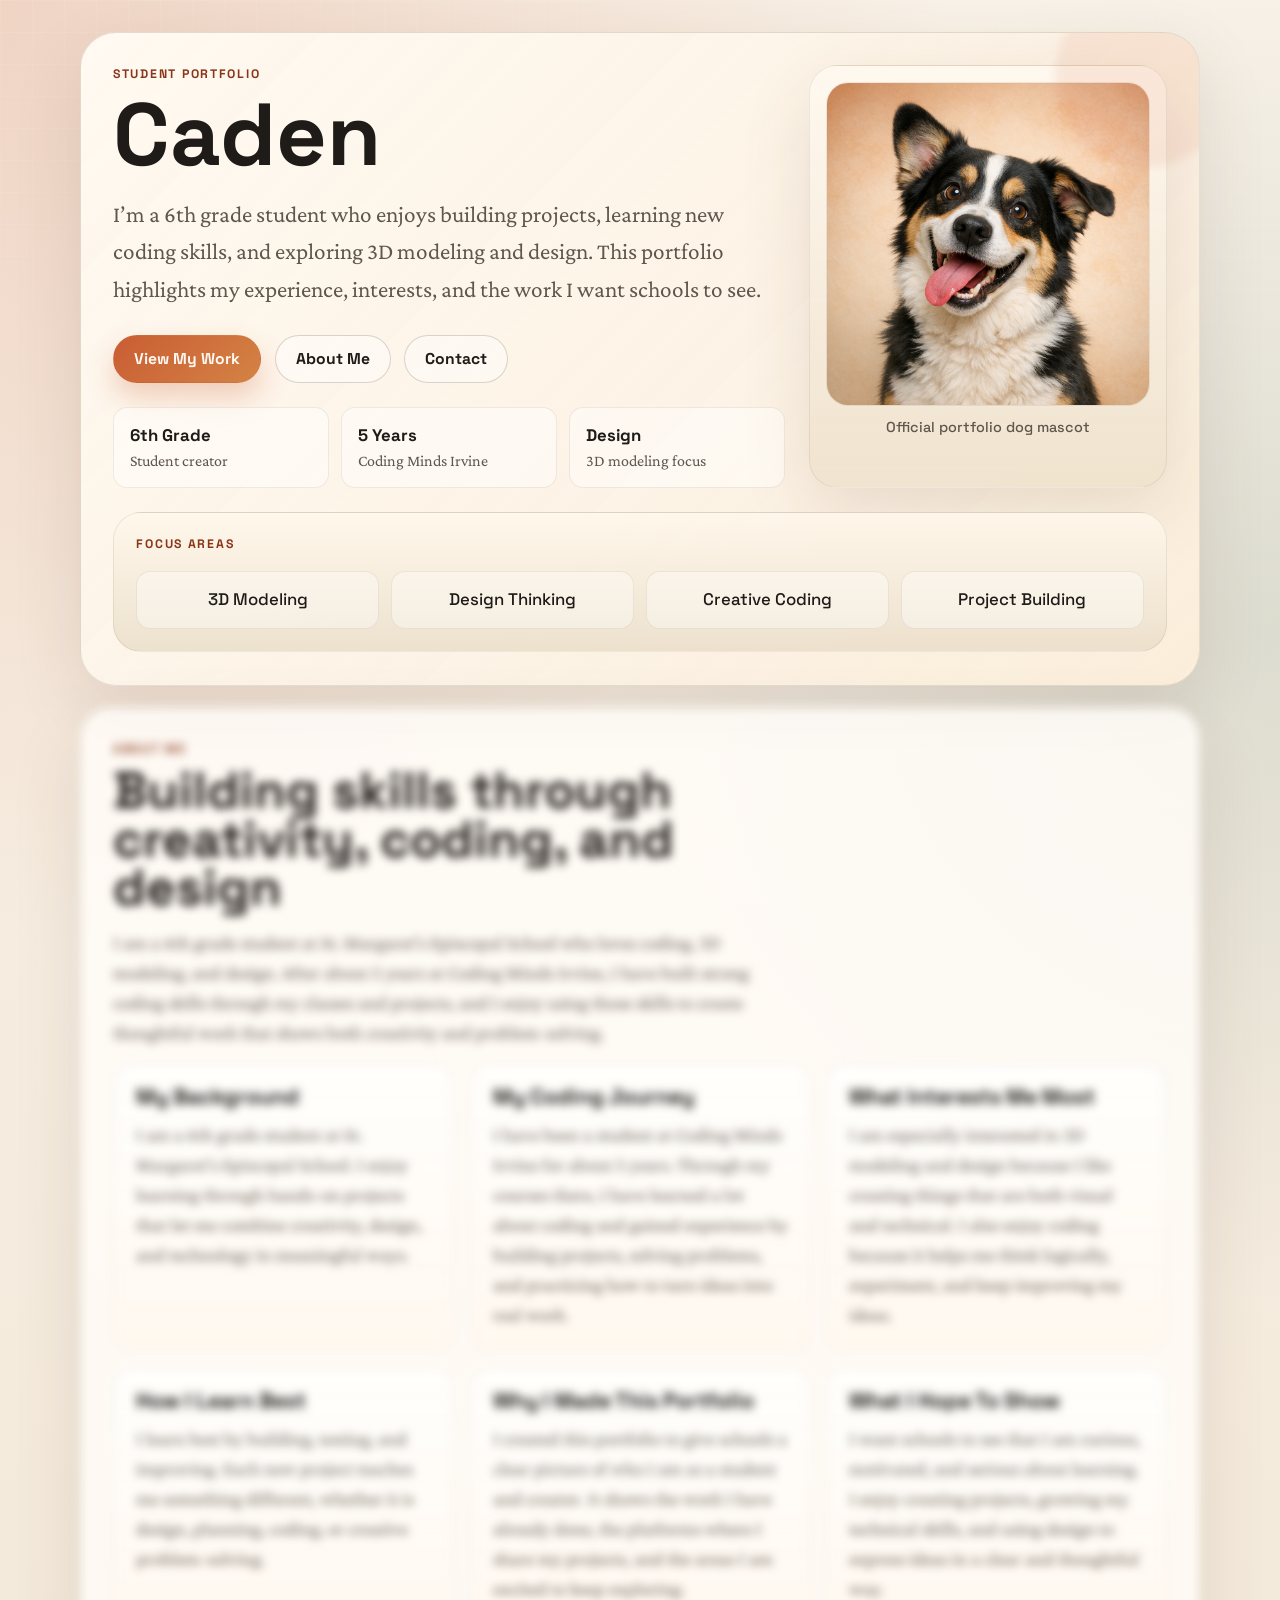
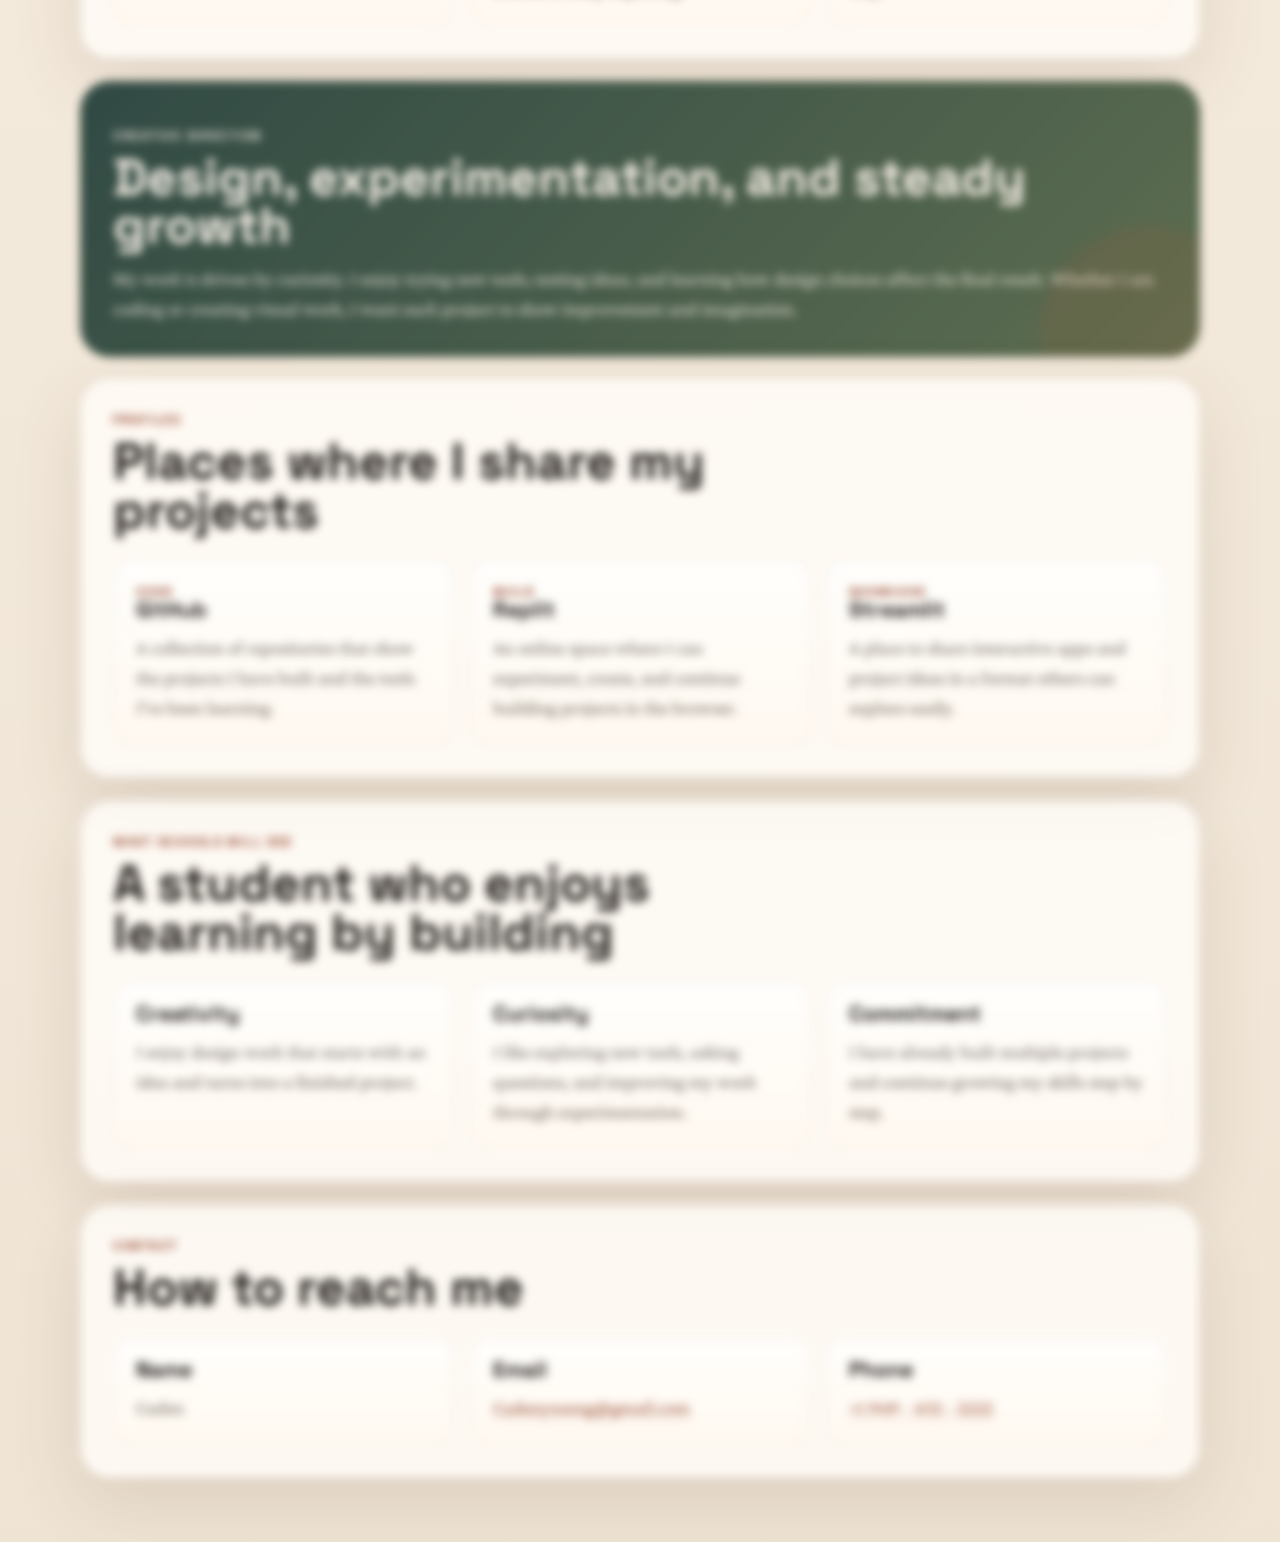
==== index.html @ 04dd57da "Renamed to Index" ====
<!DOCTYPE html>
<html lang="en">
  <head>
    <meta charset="UTF-8" />
    <meta name="viewport" content="width=device-width, initial-scale=1.0" />
    <title>Caden | Student Portfolio</title>
    <meta
      name="description"
      content="Portfolio website for Caden, a 6th grade student interested in 3D modeling and design."
    />
    <script>
      document.documentElement.classList.add("js");
    </script>
    <link rel="preconnect" href="https://fonts.googleapis.com" />
    <link rel="preconnect" href="https://fonts.gstatic.com" crossorigin />
    <link
      href="https://fonts.googleapis.com/css2?family=Space+Grotesk:wght@400;500;700&family=Crimson+Pro:wght@400;600&display=swap"
      rel="stylesheet"
    />
    <link rel="stylesheet" href="caden-portfolio-styles.css?v=smooth-scroll-3" />
  </head>
  <body>
    <div class="page-shell">
      <header class="hero">
        <div class="hero-copy">
          <p class="eyebrow">Student Portfolio</p>
          <h1>Caden</h1>
          <p class="hero-lead">
            I’m a 6th grade student who enjoys building projects, learning new
            coding skills, and exploring 3D modeling and design. This
            portfolio highlights my experience, interests, and the work I want
            schools to see.
          </p>
          <div class="hero-actions">
            <a class="button button-primary" href="#profiles">View My Work</a>
            <a class="button button-secondary" href="#about">About Me</a>
            <a class="button button-secondary" href="#contact">Contact</a>
          </div>
          <div class="hero-snapshot" aria-label="Student snapshot">
            <div>
              <strong>6th Grade</strong>
              <span>Student creator</span>
            </div>
            <div>
              <strong>5 Years</strong>
              <span>Coding Minds Irvine</span>
            </div>
            <div>
              <strong>Design</strong>
              <span>3D modeling focus</span>
            </div>
          </div>
        </div>
        <div class="hero-side">
          <figure class="portrait-card">
            <img
              class="portrait-image"
              src="Images/funny-dog-portrait.png"
              alt="Funny dog portrait with a goofy expression"
            />
            <figcaption class="portrait-caption">
              Official portfolio dog mascot
            </figcaption>
          </figure>
          <aside class="hero-panel">
            <p class="panel-label">Focus Areas</p>
            <ul class="focus-list">
              <li>3D Modeling</li>
              <li>Design Thinking</li>
              <li>Creative Coding</li>
              <li>Project Building</li>
            </ul>
          </aside>
        </div>
      </header>

      <main>
        <section class="section section-story" id="about">
          <div class="section-heading">
            <p class="eyebrow">About Me</p>
            <h2>Building skills through creativity, coding, and design</h2>
            <p class="section-intro">
              I am a 6th grade student at St. Margaret's Episcopal School who
              loves coding, 3D modeling, and design. After about 5 years at
              Coding Minds Irvine, I have built strong coding skills through my
              classes and projects, and I enjoy using those skills to create
              thoughtful work that shows both creativity and problem-solving.
            </p>
          </div>
          <div class="story-grid">
            <article class="card">
              <h3>My Background</h3>
              <p>
                I am a 6th grade student at St. Margaret's Episcopal School. I
                enjoy learning through hands-on projects that let me combine
                creativity, design, and technology in meaningful ways.
              </p>
            </article>
            <article class="card">
              <h3>My Coding Journey</h3>
              <p>
                I have been a student at Coding Minds Irvine for about 5 years.
                Through my courses there, I have learned a lot about coding and
                gained experience by building projects, solving problems, and
                practicing how to turn ideas into real work.
              </p>
            </article>
            <article class="card">
              <h3>What Interests Me Most</h3>
              <p>
                I am especially interested in 3D modeling and design because I
                like creating things that are both visual and technical. I also
                enjoy coding because it helps me think logically, experiment,
                and keep improving my ideas.
              </p>
            </article>
            <article class="card">
              <h3>How I Learn Best</h3>
              <p>
                I learn best by building, testing, and improving. Each new
                project teaches me something different, whether it is design,
                planning, coding, or creative problem-solving.
              </p>
            </article>
            <article class="card">
              <h3>Why I Made This Portfolio</h3>
              <p>
                I created this portfolio to give schools a clear picture of who
                I am as a student and creator. It shows the work I have already
                done, the platforms where I share my projects, and the areas I
                am excited to keep exploring.
              </p>
            </article>
            <article class="card">
              <h3>What I Hope To Show</h3>
              <p>
                I want schools to see that I am curious, motivated, and serious
                about learning. I enjoy creating projects, growing my technical
                skills, and using design to express ideas in a clear and
                thoughtful way.
              </p>
            </article>
          </div>
        </section>

        <section class="section section-highlight">
          <div class="highlight-block">
            <p class="eyebrow">Creative Direction</p>
            <h2>Design, experimentation, and steady growth</h2>
            <p>
              My work is driven by curiosity. I enjoy trying new tools, testing
              ideas, and learning how design choices affect the final result.
              Whether I am coding or creating visual work, I want each project
              to show improvement and imagination.
            </p>
          </div>
        </section>

        <section class="section" id="profiles">
          <div class="section-heading">
            <p class="eyebrow">Profiles</p>
            <h2>Places where I share my projects</h2>
          </div>
          <div class="profiles-grid">
            <a
              class="profile-card"
              href="https://github.com/Cadens0302"
              target="_blank"
              rel="noreferrer"
            >
              <span class="profile-tag">Code</span>
              <h3>GitHub</h3>
              <p>
                A collection of repositories that show the projects I have
                built and the tools I’ve been learning.
              </p>
            </a>

            <a
              class="profile-card"
              href="https://replit.com/@CadenSong"
              target="_blank"
              rel="noreferrer"
            >
              <span class="profile-tag">Build</span>
              <h3>Replit</h3>
              <p>
                An online space where I can experiment, create, and continue
                building projects in the browser.
              </p>
            </a>

            <a
              class="profile-card"
              href="https://share.streamlit.io/user/cadens0302"
              target="_blank"
              rel="noreferrer"
            >
              <span class="profile-tag">Showcase</span>
              <h3>Streamlit</h3>
              <p>
                A place to share interactive apps and project ideas in a format
                others can explore easily.
              </p>
            </a>
          </div>
        </section>

        <section class="section section-values">
          <div class="section-heading">
            <p class="eyebrow">What Schools Will See</p>
            <h2>A student who enjoys learning by building</h2>
          </div>
          <div class="values-grid">
            <article class="value-item">
              <h3>Creativity</h3>
              <p>
                I enjoy design work that starts with an idea and turns into a
                finished project.
              </p>
            </article>
            <article class="value-item">
              <h3>Curiosity</h3>
              <p>
                I like exploring new tools, asking questions, and improving my
                work through experimentation.
              </p>
            </article>
            <article class="value-item">
              <h3>Commitment</h3>
              <p>
                I have already built multiple projects and continue growing my
                skills step by step.
              </p>
            </article>
          </div>
        </section>

        <section class="section section-contact" id="contact">
          <div class="section-heading">
            <p class="eyebrow">Contact</p>
            <h2>How to reach me</h2>
          </div>
          <div class="contact-grid">
            <article class="contact-card">
              <h3>Name</h3>
              <p>Caden</p>
            </article>
            <article class="contact-card">
              <h3>Email</h3>
              <p>
                <a href="mailto:Cadenyxsong@gmail.com">Cadenyxsong@gmail.com</a>
              </p>
            </article>
            <article class="contact-card">
              <h3>Phone</h3>
              <p><a href="tel:+19494322222">+1 949 - 432 - 2222</a></p>
            </article>
          </div>
        </section>
      </main>
    </div>
    <script>
      const animatedItems = document.querySelectorAll(
        ".hero, .section"
      );

      if ("IntersectionObserver" in window) {
        const revealObserver = new IntersectionObserver(
          (entries) => {
            entries.forEach((entry) => {
              if (entry.isIntersecting && entry.intersectionRatio >= 0.12) {
                entry.target.classList.add("is-visible");
              } else {
                entry.target.classList.remove("is-visible");
              }
            });
          },
          {
            threshold: [0, 0.12, 0.35],
            rootMargin: "-4% 0px -8% 0px",
          }
        );

        animatedItems.forEach((item) => {
          item.classList.add("reveal-item");
          revealObserver.observe(item);
        });
      } else {
        animatedItems.forEach((item) => item.classList.add("is-visible"));
      }
    </script>
  </body>
</html>
---- caden-portfolio-styles.css ----
:root {
  --bg: #f6efe4;
  --bg-strong: #eadbc2;
  --surface: rgba(255, 252, 247, 0.86);
  --surface-strong: #fffaf2;
  --text: #1f1b18;
  --muted: #5f564d;
  --accent: #c95d34;
  --accent-dark: #8b3519;
  --line: rgba(50, 33, 22, 0.12);
  --shadow: 0 24px 70px rgba(79, 52, 33, 0.12);
  --radius-lg: 28px;
  --radius-md: 20px;
  --radius-sm: 14px;
  --ease-out: cubic-bezier(0.22, 1, 0.36, 1);
  --ease-spring: cubic-bezier(0.2, 0.9, 0.28, 1.18);
}

* {
  box-sizing: border-box;
}

html {
  scroll-behavior: smooth;
}

@keyframes fadeUp {
  from {
    opacity: 0;
    transform: translateY(28px);
  }

  to {
    opacity: 1;
    transform: translateY(0);
  }
}

@keyframes revealUp {
  from {
    opacity: 0;
    transform: translateY(42px) scale(0.98);
    filter: blur(6px);
  }

  to {
    opacity: 1;
    transform: translateY(0) scale(1);
    filter: blur(0);
  }
}

@keyframes scrollPop {
  0% {
    opacity: 0;
    transform: translate3d(var(--reveal-x, 0), 74px, 0) rotate(var(--reveal-rotate, 0deg)) scale(0.82);
    filter: blur(10px);
  }

  58% {
    opacity: 1;
    transform: translate3d(0, -12px, 0) rotate(0deg) scale(1.045);
    filter: blur(0);
  }

  78% {
    transform: translate3d(0, 5px, 0) rotate(0deg) scale(0.99);
  }

  100% {
    opacity: 1;
    transform: translate3d(0, 0, 0) rotate(0deg) scale(1);
    filter: blur(0);
  }
}

@keyframes scrollPopOut {
  0% {
    opacity: 1;
    transform: translate3d(0, 0, 0) rotate(0deg) scale(1);
    filter: blur(0);
  }

  32% {
    opacity: 1;
    transform: translate3d(0, -14px, 0) rotate(0deg) scale(1.035);
    filter: blur(0);
  }

  100% {
    opacity: 0;
    transform: translate3d(var(--exit-x, var(--reveal-x, 0)), -58px, 0) rotate(var(--exit-rotate, var(--reveal-rotate, 0deg))) scale(0.82);
    filter: blur(9px);
  }
}

@keyframes sectionGlowPop {
  0% {
    box-shadow: 0 16px 36px rgba(79, 52, 33, 0.08);
  }

  45% {
    box-shadow:
      0 26px 80px rgba(79, 52, 33, 0.18),
      0 0 0 6px rgba(201, 93, 52, 0.13);
  }

  100% {
    box-shadow: var(--shadow);
  }
}

@keyframes revealFlash {
  0% {
    opacity: 0;
    transform: translateX(-90%) skewX(-18deg);
  }

  42% {
    opacity: 0.72;
  }

  100% {
    opacity: 0;
    transform: translateX(95%) skewX(-18deg);
  }
}

@keyframes drift {
  0%,
  100% {
    transform: translateY(0);
  }

  50% {
    transform: translateY(-10px);
  }
}

@keyframes gridDrift {
  0%,
  100% {
    background-position: 0 0, 0 0;
  }

  50% {
    background-position: 18px 24px, 18px 24px;
  }
}

@keyframes glowPulse {
  0%,
  100% {
    box-shadow: 0 14px 28px rgba(201, 93, 52, 0.28);
  }

  50% {
    box-shadow: 0 18px 34px rgba(201, 93, 52, 0.4);
  }
}

@keyframes sheen {
  0% {
    opacity: 0;
    transform: translateX(-140%) skewX(-18deg);
  }

  38%,
  68% {
    opacity: 1;
  }

  100% {
    opacity: 0;
    transform: translateX(140%) skewX(-18deg);
  }
}

@keyframes ambientShift {
  0%,
  100% {
    background-position: 0 0, 100% 20%, 0 0;
  }

  50% {
    background-position: 4% 2%, 96% 24%, 0 0;
  }
}

@keyframes borderGlow {
  0%,
  100% {
    border-color: rgba(50, 33, 22, 0.08);
  }

  50% {
    border-color: rgba(201, 93, 52, 0.3);
  }
}

@keyframes textLift {
  from {
    opacity: 0;
    transform: translateY(18px);
  }

  to {
    opacity: 1;
    transform: translateY(0);
  }
}

@keyframes softFloat {
  0%,
  100% {
    transform: translateY(0);
  }

  50% {
    transform: translateY(-6px);
  }
}

body {
  margin: 0;
  min-height: 100vh;
  font-family: "Crimson Pro", Georgia, serif;
  color: var(--text);
  background:
    radial-gradient(circle at top left, rgba(201, 93, 52, 0.2), transparent 28%),
    radial-gradient(circle at right 20%, rgba(83, 123, 107, 0.16), transparent 24%),
    linear-gradient(180deg, #f9f2e8 0%, #f4eadc 48%, #efe4d4 100%);
  background-size: 100% 100%, 100% 100%, 100% 100%;
  animation: ambientShift 18s ease-in-out infinite;
}

body::before {
  content: "";
  position: fixed;
  inset: 0;
  pointer-events: none;
  background-image:
    linear-gradient(rgba(255, 255, 255, 0.16) 1px, transparent 1px),
    linear-gradient(90deg, rgba(255, 255, 255, 0.16) 1px, transparent 1px);
  background-size: 32px 32px;
  mask-image: linear-gradient(180deg, rgba(0, 0, 0, 0.5), transparent 82%);
  animation: gridDrift 22s linear infinite;
}

.page-shell {
  width: min(1120px, calc(100% - 2rem));
  margin: 0 auto;
  padding: 1rem 0 4rem;
  animation: fadeUp 900ms ease both;
}

.hero,
.section,
.highlight-block {
  position: relative;
  overflow: hidden;
  border: 1px solid var(--line);
  box-shadow: var(--shadow);
}

.hero {
  display: grid;
  grid-template-columns: minmax(0, 1.5fr) minmax(260px, 0.8fr);
  gap: 1.5rem;
  padding: 2rem;
  margin-top: 1rem;
  border-radius: 36px;
  background:
    linear-gradient(135deg, rgba(255, 249, 241, 0.95), rgba(250, 235, 214, 0.82)),
    var(--surface);
  animation: revealUp 950ms var(--ease-out) both;
}

.hero::before,
.section::before,
.highlight-block::before {
  content: "";
  position: absolute;
  inset: 0;
  pointer-events: none;
  background: linear-gradient(120deg, transparent 0%, rgba(255, 255, 255, 0.34) 45%, transparent 62%);
  opacity: 0;
  transform: translateX(-45%);
}

.hero::before {
  animation: sheen 2.8s 650ms ease both;
}

.hero-side {
  display: contents;
}

.hero::after,
.highlight-block::after {
  content: "";
  position: absolute;
  border-radius: 999px;
  background: rgba(201, 93, 52, 0.1);
  filter: blur(4px);
}

.hero::after {
  width: 180px;
  height: 180px;
  right: -36px;
  top: -46px;
  animation: drift 7s ease-in-out infinite;
}

.hero-copy,
.hero-side,
.hero-panel,
.hero-snapshot,
.card,
.profile-card,
.value-item,
.highlight-block,
.contact-card {
  position: relative;
  z-index: 1;
}

.eyebrow,
.panel-label,
.profile-tag {
  margin: 0;
  text-transform: uppercase;
  letter-spacing: 0.14em;
  font-family: "Space Grotesk", "Avenir Next", sans-serif;
  font-size: 0.77rem;
  font-weight: 700;
  color: var(--accent-dark);
}

h1,
h2,
h3 {
  margin: 0;
  line-height: 0.95;
  font-family: "Space Grotesk", "Avenir Next", sans-serif;
}

h1 {
  margin-top: 0.5rem;
  font-size: clamp(3rem, 8vw, 5.5rem);
}

h2 {
  margin-top: 0.45rem;
  font-size: clamp(2rem, 4vw, 3.2rem);
}

h3 {
  font-size: 1.35rem;
}

p,
li {
  font-size: 1.17rem;
  line-height: 1.6;
}

.hero-lead {
  max-width: 44rem;
  margin: 1.25rem 0 0;
  font-size: clamp(1.18rem, 2vw, 1.45rem);
  color: var(--muted);
  animation: textLift 880ms var(--ease-out) both;
  animation-delay: 120ms;
}

.hero-actions {
  display: flex;
  flex-wrap: wrap;
  gap: 0.85rem;
  margin-top: 1.7rem;
  animation: textLift 880ms var(--ease-out) both;
  animation-delay: 220ms;
}

.hero-snapshot {
  display: grid;
  grid-template-columns: repeat(3, minmax(0, 1fr));
  gap: 0.75rem;
  margin-top: 1.5rem;
  animation: textLift 880ms var(--ease-out) both;
  animation-delay: 320ms;
}

.hero-snapshot div {
  padding: 1rem;
  border-radius: var(--radius-sm);
  border: 1px solid rgba(50, 33, 22, 0.08);
  background: rgba(255, 255, 255, 0.46);
  transition: transform 220ms var(--ease-spring), background 220ms ease, border-color 220ms ease;
}

.hero-snapshot div:hover {
  transform: translateY(-5px) scale(1.02);
  border-color: rgba(201, 93, 52, 0.28);
  background: rgba(255, 255, 255, 0.66);
}

.hero-snapshot strong,
.hero-snapshot span {
  display: block;
}

.hero-snapshot strong {
  font-family: "Space Grotesk", "Avenir Next", sans-serif;
  font-size: 1.05rem;
}

.hero-snapshot span {
  margin-top: 0.25rem;
  color: var(--muted);
  font-size: 1rem;
  line-height: 1.35;
}

.button {
  display: inline-flex;
  align-items: center;
  justify-content: center;
  min-height: 48px;
  padding: 0.8rem 1.25rem;
  border-radius: 999px;
  border: 1px solid transparent;
  font-family: "Space Grotesk", "Avenir Next", sans-serif;
  font-size: 0.98rem;
  font-weight: 700;
  text-decoration: none;
  overflow: hidden;
  position: relative;
  transition: transform 220ms var(--ease-spring), box-shadow 220ms ease, border-color 220ms ease;
}

.button::after {
  content: "";
  position: absolute;
  inset: -45% -35%;
  background: linear-gradient(90deg, transparent, rgba(255, 255, 255, 0.42), transparent);
  opacity: 0;
  transform: translateX(-140%) skewX(-18deg);
}

.button:hover,
.button:focus-visible,
.profile-card:hover,
.profile-card:focus-visible {
  transform: translateY(-4px);
}

.button:hover::after,
.button:focus-visible::after {
  opacity: 1;
  animation: sheen 800ms ease;
}

.button-primary {
  color: #fff8f1;
  background: linear-gradient(135deg, var(--accent), #d48344);
  box-shadow: 0 14px 28px rgba(201, 93, 52, 0.28);
  animation: glowPulse 3.2s ease-in-out infinite;
}

.button-secondary {
  color: var(--text);
  border-color: rgba(50, 33, 22, 0.18);
  background: rgba(255, 255, 255, 0.42);
}

.hero-panel {
  grid-column: 1 / -1;
  padding: 1.4rem;
  border-radius: var(--radius-lg);
  background: linear-gradient(180deg, rgba(255, 247, 235, 0.95), rgba(236, 224, 204, 0.95));
  border: 1px solid rgba(50, 33, 22, 0.08);
  animation: revealUp 1s var(--ease-out) both;
  animation-delay: 320ms;
}

.portrait-card {
  margin: 0;
  padding: 1rem;
  border-radius: var(--radius-lg);
  background: linear-gradient(180deg, rgba(255, 248, 239, 0.96), rgba(239, 226, 205, 0.92));
  border: 1px solid rgba(50, 33, 22, 0.08);
  box-shadow: var(--shadow);
  animation: revealUp 980ms var(--ease-out) both;
  animation-delay: 260ms;
  transition: transform 260ms var(--ease-spring), box-shadow 260ms ease;
}

.portrait-card:hover,
.portrait-card:focus-within {
  transform: translateY(-7px) rotate(-0.7deg) scale(1.015);
  box-shadow: 0 28px 58px rgba(79, 52, 33, 0.18);
}

.portrait-image {
  display: block;
  width: 100%;
  aspect-ratio: 1 / 1;
  object-fit: cover;
  border-radius: 22px;
  border: 1px solid rgba(50, 33, 22, 0.08);
  transition: transform 600ms var(--ease-out), filter 600ms ease;
}

.portrait-card:hover .portrait-image,
.portrait-card:focus-within .portrait-image {
  transform: scale(1.035);
  filter: saturate(1.08) contrast(1.04);
}

.portrait-caption {
  margin: 0.75rem 0 0;
  font-family: "Space Grotesk", "Avenir Next", sans-serif;
  font-size: 0.9rem;
  font-weight: 500;
  color: var(--muted);
  text-align: center;
}

.focus-list {
  display: grid;
  grid-template-columns: repeat(4, minmax(0, 1fr));
  gap: 0.75rem;
  margin: 1rem 0 0;
  padding: 0;
  list-style: none;
}

.focus-list li {
  padding: 0.9rem 1rem;
  border: 1px solid rgba(50, 33, 22, 0.08);
  border-radius: var(--radius-sm);
  background: rgba(255, 255, 255, 0.38);
  font-family: "Space Grotesk", "Avenir Next", sans-serif;
  font-size: 1.05rem;
  font-weight: 500;
  text-align: center;
  animation: borderGlow 5s ease-in-out infinite;
  transition: transform 220ms var(--ease-spring), background 220ms ease, color 220ms ease;
}

.focus-list li:hover {
  transform: translateY(-4px);
  background: rgba(255, 255, 255, 0.62);
  color: var(--accent-dark);
}

.focus-list li:nth-child(2) {
  animation-delay: 400ms;
}

.focus-list li:nth-child(3) {
  animation-delay: 800ms;
}

.focus-list li:nth-child(4) {
  animation-delay: 1200ms;
}

.focus-list li:last-child {
  border-bottom: 1px solid rgba(50, 33, 22, 0.08);
}

.section {
  margin-top: 1.35rem;
  padding: 2rem;
  border-radius: 30px;
  background: var(--surface);
  backdrop-filter: blur(10px);
  animation: revealUp 900ms var(--ease-out) both;
}

.section-heading {
  max-width: 45rem;
}

.section-intro {
  max-width: 42rem;
  margin: 0.95rem 0 0;
  color: var(--muted);
  animation: textLift 900ms var(--ease-out) both;
  animation-delay: 120ms;
}

.story-grid,
.profiles-grid,
.values-grid,
.contact-grid {
  display: grid;
  gap: 1rem;
  margin-top: 1.5rem;
}

.story-grid {
  grid-template-columns: repeat(3, minmax(0, 1fr));
  margin-top: 1rem;
}

.card,
.profile-card,
.value-item,
.contact-card {
  padding: 1.35rem;
  border-radius: var(--radius-md);
  border: 1px solid rgba(50, 33, 22, 0.08);
  background: linear-gradient(180deg, rgba(255, 255, 255, 0.75), rgba(255, 248, 239, 0.96));
  animation: revealUp 900ms var(--ease-out) both;
  transition: transform 240ms var(--ease-spring), box-shadow 240ms ease, border-color 240ms ease, background 240ms ease;
}

.card:hover,
.value-item:hover,
.contact-card:hover,
.profile-card:hover,
.profile-card:focus-visible {
  transform: translateY(-7px) scale(1.01);
  box-shadow: 0 18px 36px rgba(79, 52, 33, 0.12);
}

.story-grid .card:nth-child(1),
.profiles-grid .profile-card:nth-child(1),
.values-grid .value-item:nth-child(1),
.contact-grid .contact-card:nth-child(1) {
  animation-delay: 80ms;
}

.story-grid .card:nth-child(2),
.profiles-grid .profile-card:nth-child(2),
.values-grid .value-item:nth-child(2),
.contact-grid .contact-card:nth-child(2) {
  animation-delay: 160ms;
}

.story-grid .card:nth-child(3),
.profiles-grid .profile-card:nth-child(3),
.values-grid .value-item:nth-child(3),
.contact-grid .contact-card:nth-child(3) {
  animation-delay: 240ms;
}

.story-grid .card:nth-child(4) {
  animation-delay: 320ms;
}

.story-grid .card:nth-child(5) {
  animation-delay: 400ms;
}

.story-grid .card:nth-child(6) {
  animation-delay: 480ms;
}

.card p,
.profile-card p,
.value-item p,
.contact-card p,
.highlight-block p {
  margin: 0.8rem 0 0;
  color: var(--muted);
}

.section-highlight {
  padding: 0;
  border: 0;
  box-shadow: none;
  background: transparent;
}

.highlight-block {
  padding: 2rem;
  border-radius: 30px;
  background:
    linear-gradient(135deg, rgba(35, 62, 57, 0.94), rgba(76, 94, 62, 0.9)),
    var(--surface-strong);
  color: #f8f1e8;
  animation: revealUp 950ms var(--ease-out) both;
  animation-delay: 120ms;
}

.highlight-block::after {
  width: 220px;
  height: 220px;
  right: -60px;
  bottom: -90px;
  animation: drift 8s ease-in-out infinite;
}

.highlight-block .eyebrow,
.highlight-block p,
.highlight-block h2 {
  color: inherit;
}

.profiles-grid {
  grid-template-columns: repeat(3, minmax(0, 1fr));
}

.profile-card {
  text-decoration: none;
  color: inherit;
  transition: transform 240ms var(--ease-spring), border-color 240ms ease, box-shadow 240ms ease;
}

.profile-card:hover,
.profile-card:focus-visible {
  border-color: rgba(201, 93, 52, 0.35);
  box-shadow: 0 18px 36px rgba(79, 52, 33, 0.12);
}

.profile-card h3,
.contact-card h3,
.value-item h3,
.card h3 {
  transition: color 220ms ease, transform 220ms var(--ease-spring);
}

.profile-card:hover h3,
.profile-card:focus-visible h3,
.contact-card:hover h3,
.value-item:hover h3,
.card:hover h3 {
  color: var(--accent-dark);
  transform: translateY(-2px);
}

.values-grid {
  grid-template-columns: repeat(3, minmax(0, 1fr));
}

.contact-grid {
  grid-template-columns: repeat(3, minmax(0, 1fr));
}

.contact-card a {
  color: var(--accent-dark);
  text-decoration: none;
  border-bottom: 1px solid rgba(139, 53, 25, 0.25);
  transition: color 180ms ease, border-color 180ms ease;
}

.contact-card a:hover,
.contact-card a:focus-visible {
  color: var(--accent);
  border-bottom-color: rgba(201, 93, 52, 0.5);
}

.hero-copy h1,
.section-heading h2 {
  animation: textLift 900ms var(--ease-out) both;
}

.hero-panel,
.portrait-card,
.highlight-block {
  animation-name: revealUp, softFloat;
  animation-duration: 980ms, 5.5s;
  animation-timing-function: var(--ease-out), ease-in-out;
  animation-fill-mode: both, both;
  animation-iteration-count: 1, infinite;
}

.js .reveal-item {
  opacity: 0;
  transform: translate3d(0, 36px, 0) scale(0.965);
  filter: blur(5px);
  animation: none;
  transition:
    opacity 680ms var(--ease-out),
    transform 680ms var(--ease-out),
    filter 680ms ease,
    box-shadow 680ms ease;
  will-change: transform, opacity, filter;
}

.js .reveal-item.is-visible {
  opacity: 1;
  transform: translate3d(0, 0, 0) scale(1);
  filter: blur(0);
}

.js .section.reveal-item {
  transform-origin: center bottom;
}

.js .hero.reveal-item {
  transform-origin: center top;
}

.js .section .card,
.js .section .profile-card,
.js .section .value-item,
.js .section .contact-card {
  opacity: 0;
  transform: translateY(18px);
  transition:
    opacity 520ms var(--ease-out),
    transform 520ms var(--ease-out),
    box-shadow 220ms ease,
    border-color 220ms ease;
}

.js .section.is-visible .card,
.js .section.is-visible .profile-card,
.js .section.is-visible .value-item,
.js .section.is-visible .contact-card {
  opacity: 1;
  transform: translateY(0);
}

.js .section.is-visible .card:nth-child(2),
.js .section.is-visible .profile-card:nth-child(2),
.js .section.is-visible .value-item:nth-child(2),
.js .section.is-visible .contact-card:nth-child(2) {
  transition-delay: 70ms;
}

.js .section.is-visible .card:nth-child(3),
.js .section.is-visible .profile-card:nth-child(3),
.js .section.is-visible .value-item:nth-child(3),
.js .section.is-visible .contact-card:nth-child(3) {
  transition-delay: 130ms;
}

.js .section.is-visible .card:nth-child(4) {
  transition-delay: 190ms;
}

.js .section.is-visible .card:nth-child(5) {
  transition-delay: 250ms;
}

.js .section.is-visible .card:nth-child(6) {
  transition-delay: 310ms;
}

@media (max-width: 900px) {
  .hero,
  .story-grid,
  .profiles-grid,
  .values-grid,
  .contact-grid,
  .hero-snapshot,
  .focus-list {
    grid-template-columns: 1fr;
  }

  .page-shell {
    width: min(100% - 1rem, 1120px);
  }

  .hero,
  .section,
  .highlight-block {
    padding: 1.4rem;
  }

  .section-intro {
    max-width: none;
  }
}

@media (max-width: 640px) {
  body {
    background:
      radial-gradient(circle at top left, rgba(201, 93, 52, 0.18), transparent 36%),
      linear-gradient(180deg, #f9f2e8 0%, #f0e3d1 100%);
  }

  .page-shell {
    width: min(100% - 0.85rem, 1120px);
    padding: 0.5rem 0 3rem;
  }

  .hero,
  .section,
  .highlight-block {
    padding: 1.2rem;
    border-radius: 24px;
  }

  .hero-copy,
  .hero-side,
  .hero-panel,
  .hero-snapshot,
  .section-heading,
  .section-intro,
  .card,
  .profile-card,
  .value-item,
  .contact-card,
  .highlight-block,
  .portrait-caption {
    text-align: center;
  }

  .hero-actions {
    justify-content: center;
  }

  .hero-snapshot {
    max-width: 360px;
    margin-left: auto;
    margin-right: auto;
  }

  .hero-lead,
  .section-intro {
    max-width: none;
    margin-left: auto;
    margin-right: auto;
  }

  h1 {
    line-height: 1;
  }

  p,
  li {
    font-size: 1.03rem;
  }

  .button {
    width: 100%;
  }

  .portrait-card {
    max-width: 290px;
    margin: 0 auto;
  }

  .hero-panel {
    max-width: 360px;
    margin: 0 auto;
  }

  .focus-list li {
    text-align: center;
  }

  .contact-card p,
  .card p,
  .profile-card p,
  .value-item p,
  .highlight-block p {
    margin-left: auto;
    margin-right: auto;
  }
}

@media (prefers-reduced-motion: reduce) {
  *,
  *::before,
  *::after {
    animation: none !important;
    transition: none !important;
    scroll-behavior: auto !important;
  }

  .js .reveal-item {
    opacity: 1;
    transform: none;
    filter: none;
  }
}
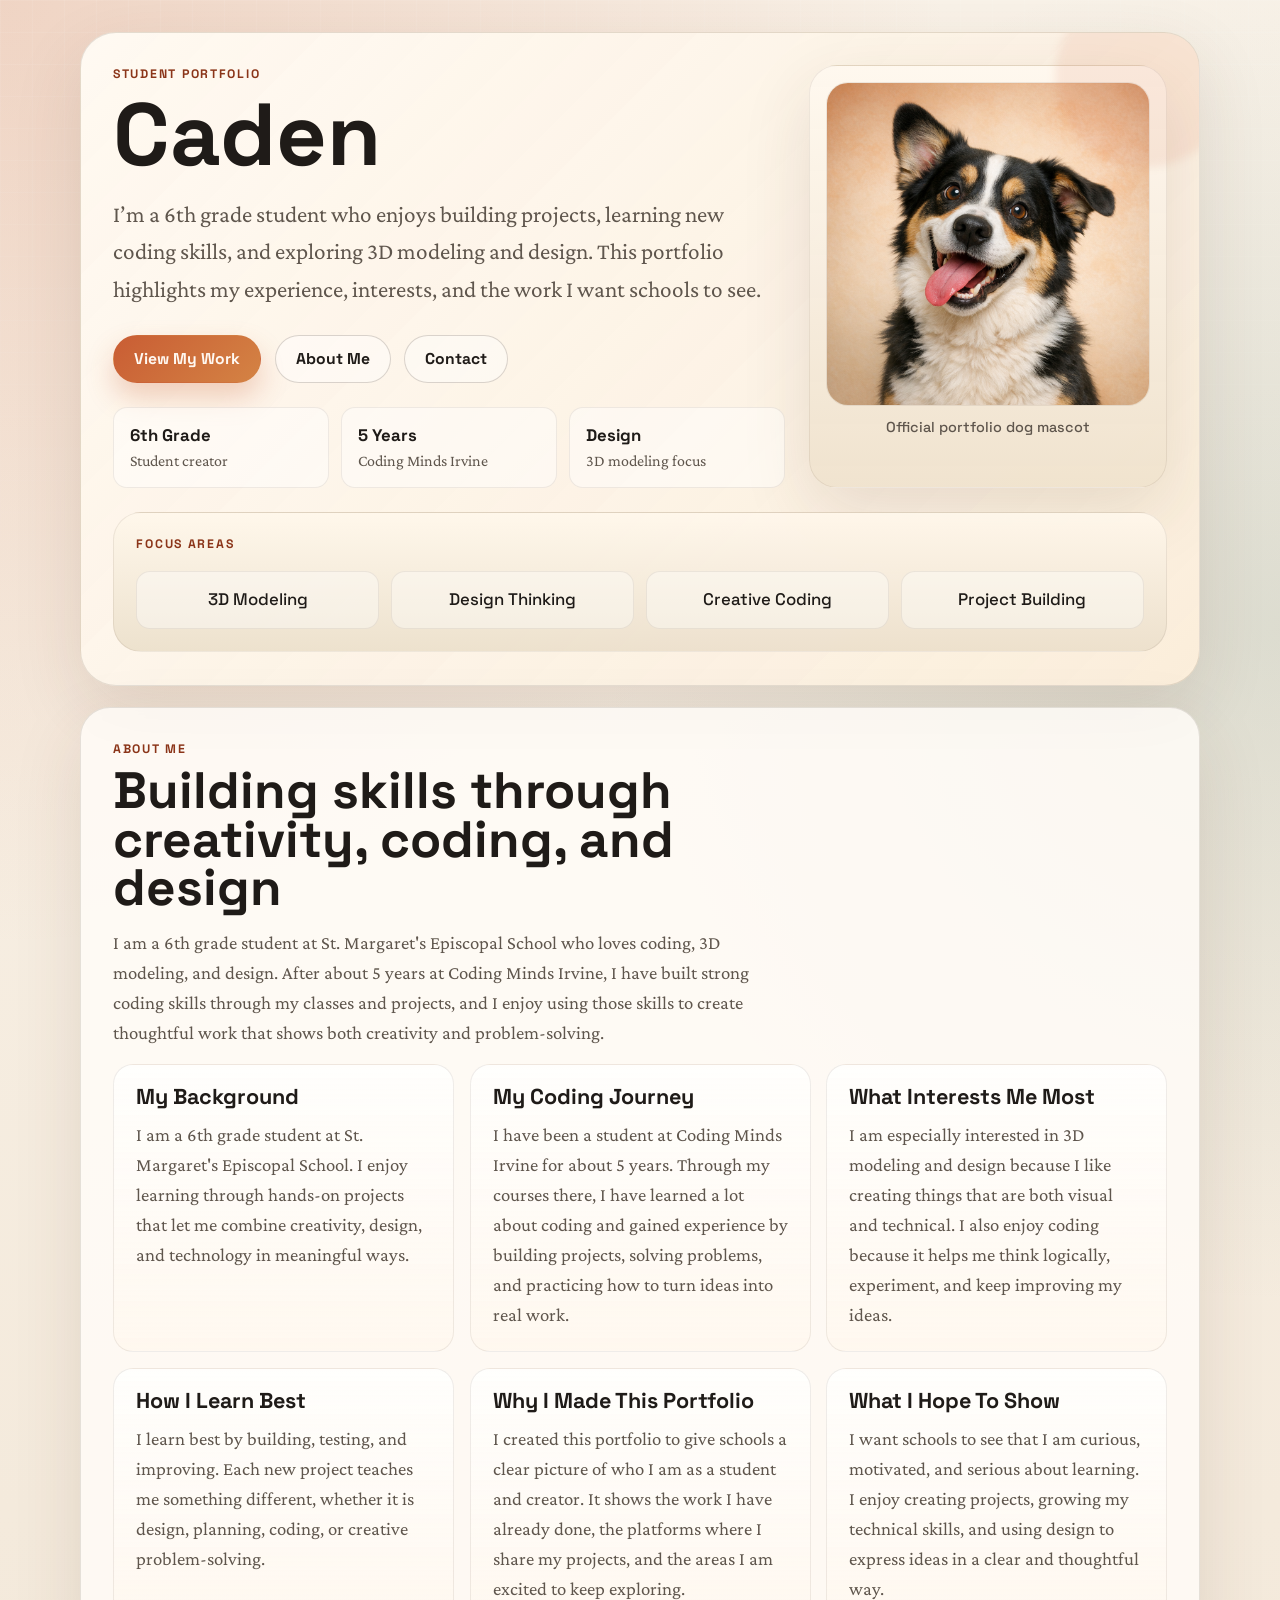
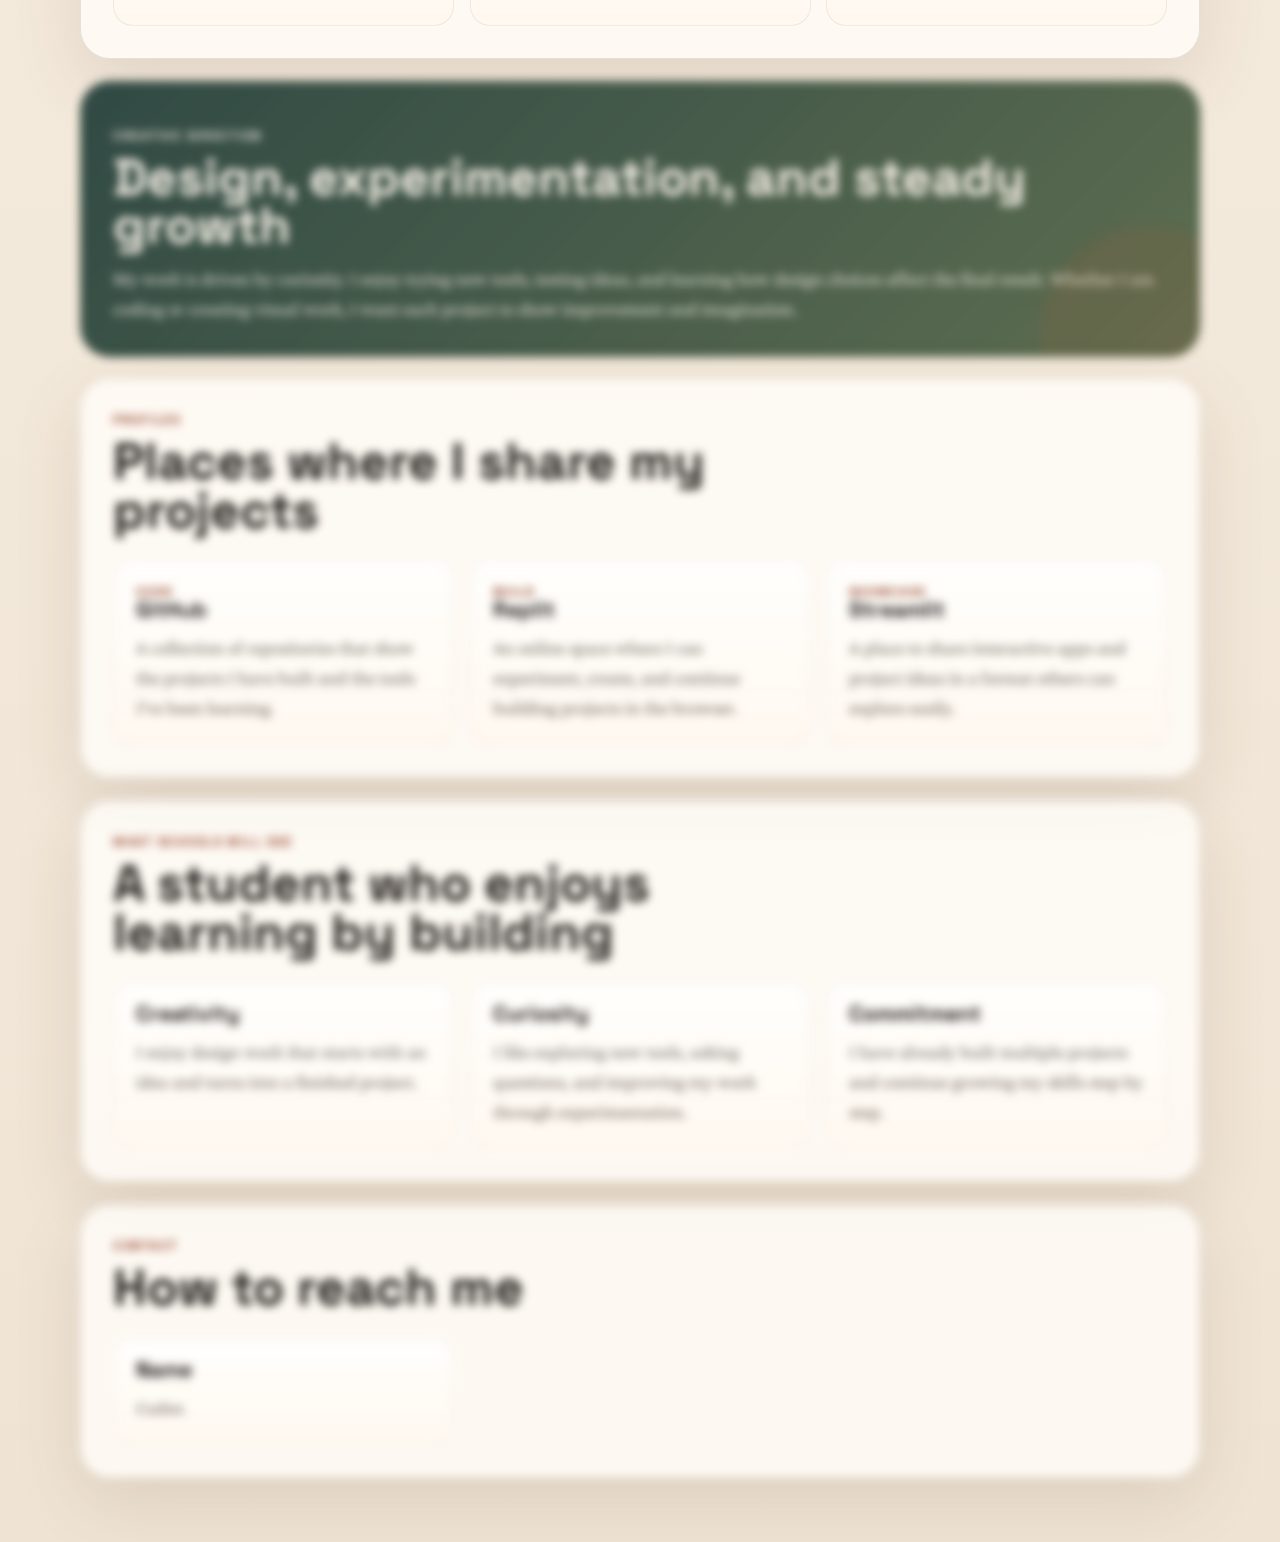
==== commit 8ffe1853: "Deleted Email & Phone Number" ====
--- a/index.html
+++ b/index.html
@@ -246,16 +246,6 @@
               <h3>Name</h3>
               <p>Caden</p>
             </article>
-            <article class="contact-card">
-              <h3>Email</h3>
-              <p>
-                <a href="mailto:Cadenyxsong@gmail.com">Cadenyxsong@gmail.com</a>
-              </p>
-            </article>
-            <article class="contact-card">
-              <h3>Phone</h3>
-              <p><a href="tel:+19494322222">+1 949 - 432 - 2222</a></p>
-            </article>
           </div>
         </section>
       </main>
